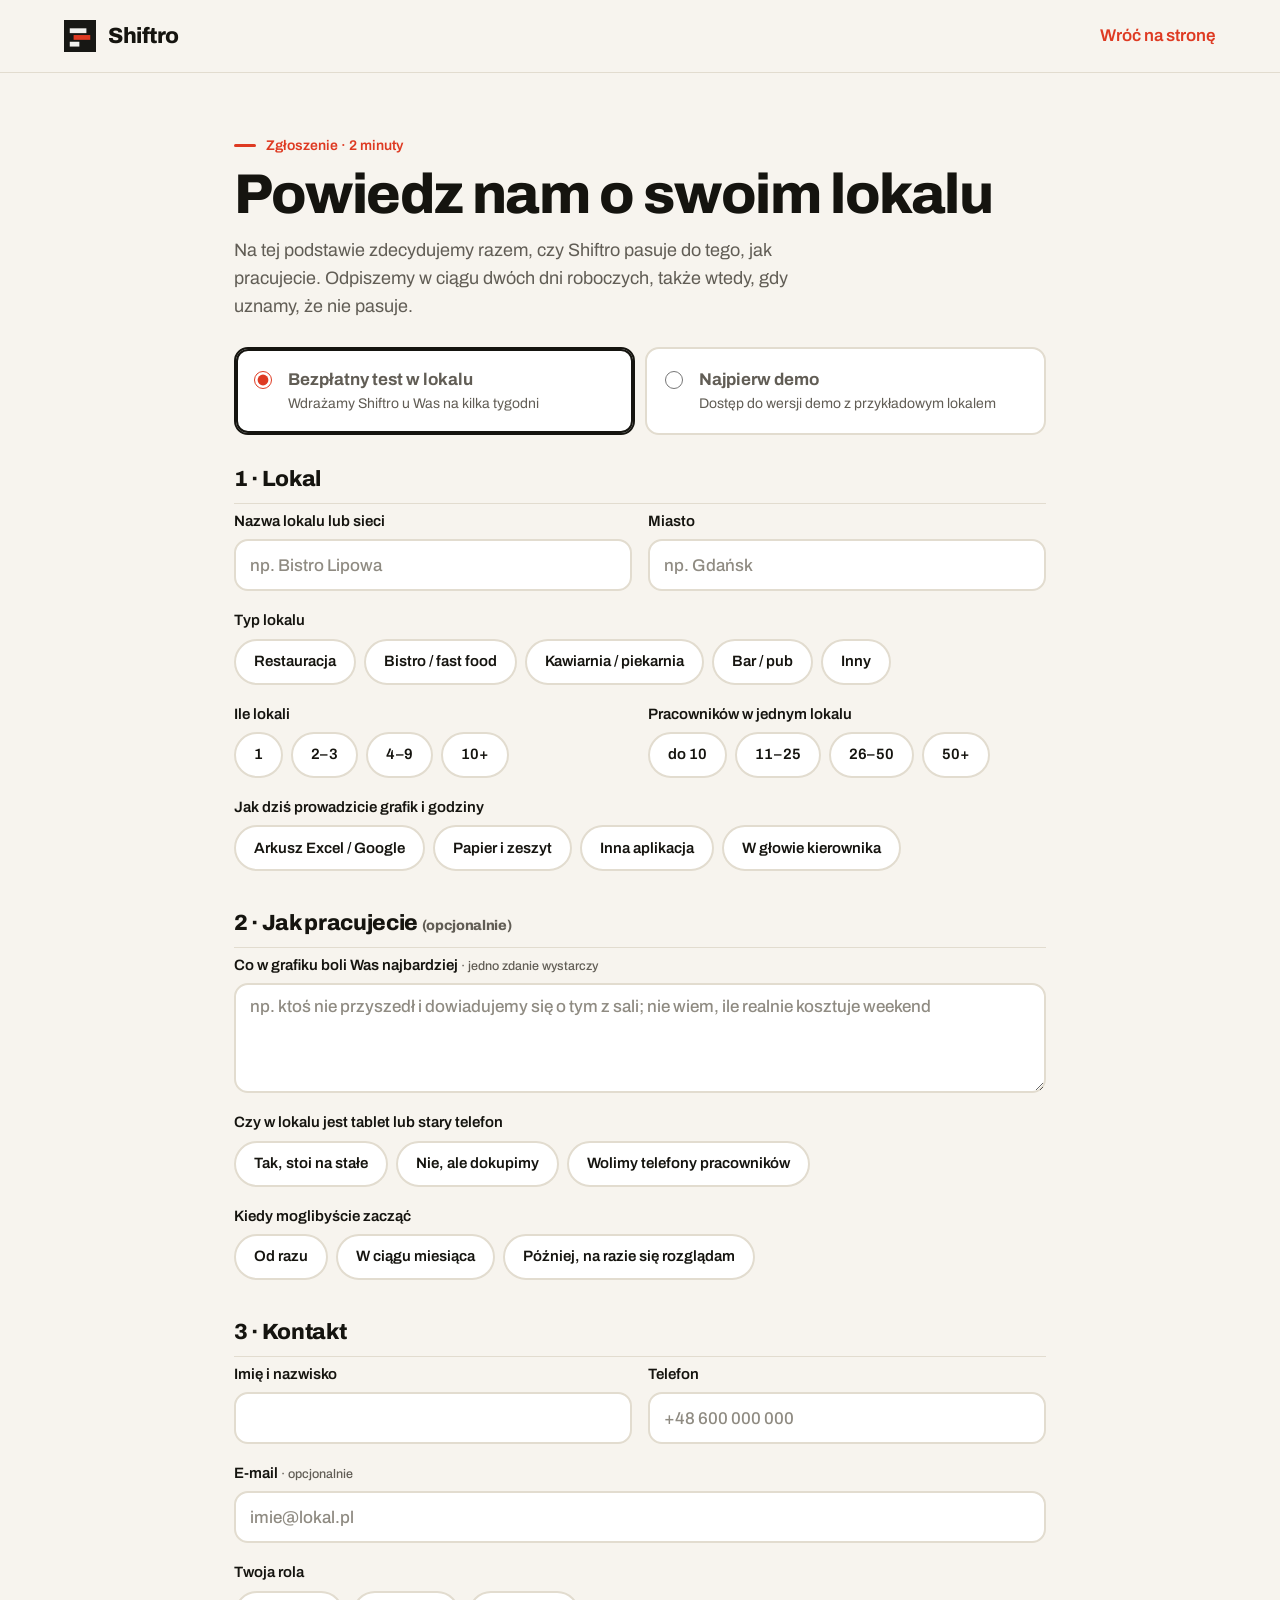
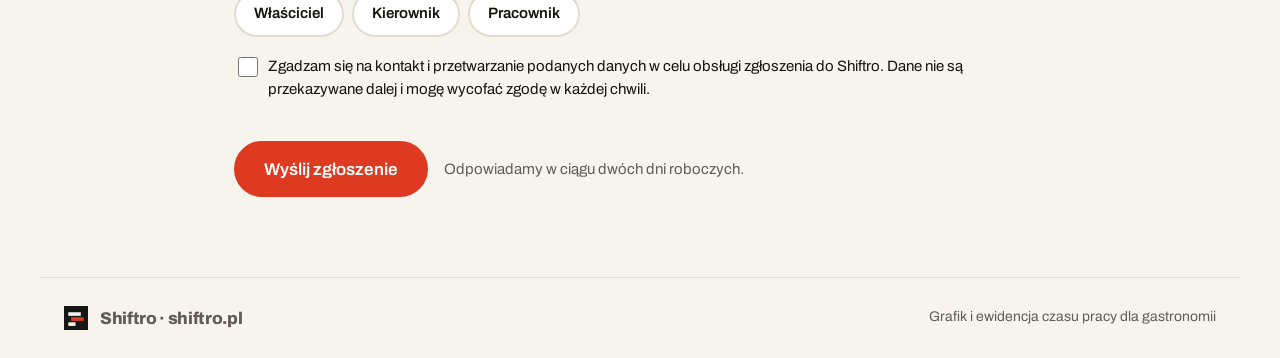
==== ankieta.html @ b16327f4 "Nowy wygląd landingu i ekrany na zmyślonych danych - Strona i ankieta w nowym układzie, z firmowym z" ====
<!doctype html>
<html lang="pl">
<head>
<meta charset="utf-8">
<meta name="viewport" content="width=device-width, initial-scale=1, viewport-fit=cover">
<title>Shiftro · Zgłoszenie</title>
<link rel="icon" href="shiftro-favicon.svg" type="image/svg+xml">
<link rel="preconnect" href="https://fonts.googleapis.com">
<link rel="preconnect" href="https://fonts.gstatic.com" crossorigin>
<link rel="stylesheet" href="https://fonts.googleapis.com/css2?family=Archivo:wght@400;500;600;700;800;900&display=swap">
<style>
:root { --canvas: #f7f4ee; --surface: #ffffff; --sunken: #efeae0; --ink: #15140f; --muted: #615d55; --line: #e2dccf; --soft: #e2dccf; --accent: #de3a22; --accent-dk: #b92e19; --ok: #1f7a4a; --ok-bg: #e2f3e9; --r: 14px; --f: "Archivo", "Helvetica Neue", Arial, sans-serif; --d: "Archivo", "Helvetica Neue", Arial, sans-serif; color-scheme: light; }
* { box-sizing: border-box; }
[hidden] { display: none !important; }
html, body { margin: 0; }
body { background: var(--canvas); color: var(--ink); font: 400 17px/1.55 var(--f); padding-top: env(safe-area-inset-top, 0px); padding-bottom: env(safe-area-inset-bottom, 0px); }
.wrap { max-width: 860px; margin: 0 auto; padding-inline: 24px; }
.nav { border-bottom: 1px solid var(--line); background: var(--canvas); }
.nav .wrap { max-width: 1200px; display: flex; align-items: center; min-height: 72px; gap: 16px; }
.logo { display: flex; align-items: center; gap: 12px; font: 800 22px var(--d); text-decoration: none; color: inherit; letter-spacing: -.02em; }
.logo .mark { display: block; flex: none; }
.back { margin-left: auto; font-weight: 600; color: var(--accent); text-decoration: none; }
h1 { font: 800 clamp(36px, 5.4vw, 56px)/1.02 var(--d); letter-spacing: -.025em; margin: 10px 0 14px; text-wrap: balance; }
.eyebrow { display: inline-flex; align-items: center; gap: 10px; font-size: 14px; font-weight: 600; color: var(--accent); margin: 0; }
.eyebrow::before { content: ""; width: 22px; height: 3px; background: currentColor; border-radius: 2px; }
.intro { padding-block: 56px 8px; }
.intro p.lead { margin: 0; max-width: 58ch; font-size: 18px; color: var(--muted); }
.mode { display: grid; grid-template-columns: 1fr 1fr; gap: 10px; margin-top: 26px; }
.card { display: grid; grid-template-columns: 24px 1fr; gap: 10px; padding: 18px; border: 2px solid var(--soft); border-radius: var(--r); background: var(--surface); cursor: pointer; }
.card input { margin: 4px 0 0; accent-color: var(--accent); width: 18px; height: 18px; }
.card b { display: block; font-size: 17px; } .card span { font-size: 14px; color: var(--muted); }
.card:has(input:checked) { border-color: var(--ink); box-shadow: inset 0 0 0 2px var(--ink); }
form { padding-block: 24px 80px; display: grid; gap: 40px; }
fieldset { border: 0; padding: 0; margin: 0; display: grid; gap: 18px; min-width: 0; }
legend { font: 800 22px var(--d); letter-spacing: -.015em; padding: 0 0 12px; border-bottom: 1px solid var(--line); width: 100%; margin-bottom: 6px; }
.grid { display: grid; grid-template-columns: 1fr 1fr; gap: 16px; }
.f { display: grid; gap: 6px; min-width: 0; }
.f > span, .q { font-size: 15px; font-weight: 600; }
.f > span small, .q small { font-weight: 500; color: var(--muted); }
input[type=text], input[type=email], input[type=tel], textarea { width: 100%; min-height: 52px; padding: 12px 14px; border: 2px solid var(--line); border-radius: var(--r); background: var(--surface); font: 500 17px var(--f); color: var(--ink); }
textarea { min-height: 110px; font-weight: 500; resize: vertical; }
input::placeholder, textarea::placeholder { color: #8f8b82; font-weight: 500; }
.chips { display: flex; flex-wrap: wrap; gap: 8px; }
.chips label { position: relative; }
.chips input { position: absolute; opacity: 0; width: 1px; height: 1px; }
.chips span { display: inline-flex; align-items: center; min-height: 46px; padding: 0 18px; border: 2px solid var(--soft); border-radius: 999px; background: var(--surface); font-weight: 600; font-size: 15px; cursor: pointer; }
.chips input:checked + span { background: var(--ink); border-color: var(--ink); color: #fff; }
.chips input:focus-visible + span { outline: 3px solid var(--accent); outline-offset: 2px; }
.consent { display: grid; grid-template-columns: 24px 1fr; gap: 10px; font-size: 15px; }
.consent input { width: 20px; height: 20px; margin-top: 2px; accent-color: var(--accent); }
.send { display: flex; flex-wrap: wrap; align-items: center; gap: 16px; }
.btn { display: inline-flex; align-items: center; gap: 10px; min-height: 56px; padding: 0 28px; border-radius: 999px; border: 2px solid var(--accent); background: var(--accent); color: #fff; font: 600 17px var(--f); cursor: pointer; text-decoration: none; }
.btn.ghost { background: var(--surface); color: var(--ink); border-color: var(--ink); }
.btn:focus-visible, input:focus-visible, textarea:focus-visible, a:focus-visible { outline: 3px solid var(--accent); outline-offset: 2px; }
.send p { margin: 0; font-size: 15px; color: var(--muted); }
.err { color: var(--accent); font-weight: 600; font-size: 15px; }
.opt { color: var(--muted); font-size: 14px; }
.done { padding-block: 72px 96px; display: grid; gap: 22px; }
.done .ok { width: 64px; height: 64px; border-radius: 50%; background: var(--ok-bg); color: var(--ok); display: grid; place-items: center; }
.done ol { margin: 0; padding: 0; list-style: none; display: grid; gap: 0; border: 1px solid var(--line); border-radius: var(--r); background: var(--surface); }
.done li { display: grid; grid-template-columns: 120px 1fr; gap: 14px; padding: 16px 18px; }
.done li + li { border-top: 1px solid var(--soft); }
.done li b { color: var(--accent); }
footer .wrap { max-width: 1200px; display: flex; justify-content: space-between; flex-wrap: wrap; gap: 12px; padding-block: 28px; border-top: 1px solid var(--soft); font-size: 14px; color: var(--muted); }
@media (max-width: 640px) { .grid, .mode { grid-template-columns: 1fr; } .done li { grid-template-columns: 1fr; gap: 2px; } }
</style>
</head>
<body>
<header class="nav"><div class="wrap"><a class="logo" href="index.html"><svg class="mark" width="32" height="32" viewBox="0 0 100 100" aria-hidden="true"><rect width="100" height="100" fill="#171714"/><rect x="18" y="26" width="52" height="15" fill="#F1F1EE"/><rect x="30" y="47" width="52" height="15" fill="#DE3A22"/><rect x="18" y="68" width="30" height="15" fill="#F1F1EE"/></svg>Shiftro</a><a class="back" href="index.html">Wróć na stronę</a></div></header>

<main>
  <div id="formview">
    <section class="intro wrap">
      <p class="eyebrow">Zgłoszenie · 2 minuty</p>
      <h1>Powiedz nam o swoim lokalu</h1>
      <p class="lead">Na tej podstawie zdecydujemy razem, czy Shiftro pasuje do tego, jak pracujecie. Odpiszemy w ciągu dwóch dni roboczych, także wtedy, gdy uznamy, że nie pasuje.</p>
      <div class="mode" role="radiogroup" aria-label="Czego szukasz">
        <label class="card"><input type="radio" name="mode" id="m-test" value="test" checked><span><b>Bezpłatny test w lokalu</b><span>Wdrażamy Shiftro u Was na kilka tygodni</span></span></label>
        <label class="card"><input type="radio" name="mode" id="m-demo" value="demo"><span><b>Najpierw demo</b><span>Dostęp do wersji demo z przykładowym lokalem</span></span></label>
      </div>
    </section>

    <form class="wrap" id="form" novalidate>
      <fieldset>
        <legend>1 · Lokal</legend>
        <div class="grid">
          <label class="f"><span>Nazwa lokalu lub sieci</span><input type="text" id="f-name" name="lokal" placeholder="np. Bistro Lipowa" required></label>
          <label class="f"><span>Miasto</span><input type="text" id="f-city" name="miasto" placeholder="np. Gdańsk" required></label>
        </div>
        <div class="f"><span class="q">Typ lokalu</span><div class="chips">
          <label><input type="radio" name="typ" id="t1" value="restauracja"><span>Restauracja</span></label><label><input type="radio" name="typ" id="t2" value="bistro"><span>Bistro / fast food</span></label><label><input type="radio" name="typ" id="t3" value="kawiarnia"><span>Kawiarnia / piekarnia</span></label><label><input type="radio" name="typ" id="t4" value="bar"><span>Bar / pub</span></label><label><input type="radio" name="typ" id="t5" value="inny"><span>Inny</span></label>
        </div></div>
        <div class="grid">
          <div class="f"><span class="q">Ile lokali</span><div class="chips"><label><input type="radio" name="lokale" id="l1" value="1"><span>1</span></label><label><input type="radio" name="lokale" id="l2" value="2-3"><span>2–3</span></label><label><input type="radio" name="lokale" id="l3" value="4-9"><span>4–9</span></label><label><input type="radio" name="lokale" id="l4" value="10+"><span>10+</span></label></div></div>
          <div class="f"><span class="q">Pracowników w jednym lokalu</span><div class="chips"><label><input type="radio" name="ludzie" id="p1" value="do 10"><span>do 10</span></label><label><input type="radio" name="ludzie" id="p2" value="11-25"><span>11–25</span></label><label><input type="radio" name="ludzie" id="p3" value="26-50"><span>26–50</span></label><label><input type="radio" name="ludzie" id="p4" value="50+"><span>50+</span></label></div></div>
        </div>
        <div class="f"><span class="q">Jak dziś prowadzicie grafik i godziny</span><div class="chips"><label><input type="radio" name="dzis" id="d1" value="arkusz"><span>Arkusz Excel / Google</span></label><label><input type="radio" name="dzis" id="d2" value="papier"><span>Papier i zeszyt</span></label><label><input type="radio" name="dzis" id="d3" value="aplikacja"><span>Inna aplikacja</span></label><label><input type="radio" name="dzis" id="d4" value="glowa"><span>W głowie kierownika</span></label></div></div>
      </fieldset>

      <fieldset>
        <legend>2 · Jak pracujecie <span class="opt">(opcjonalnie)</span></legend>
        <label class="f"><span>Co w grafiku boli Was najbardziej <small>· jedno zdanie wystarczy</small></span><textarea id="f-pain" name="bol" placeholder="np. ktoś nie przyszedł i dowiadujemy się o tym z sali; nie wiem, ile realnie kosztuje weekend"></textarea></label>
        <div class="f"><span class="q">Czy w lokalu jest tablet lub stary telefon</span><div class="chips"><label><input type="radio" name="tablet" id="b1" value="jest"><span>Tak, stoi na stałe</span></label><label><input type="radio" name="tablet" id="b2" value="dokupimy"><span>Nie, ale dokupimy</span></label><label><input type="radio" name="tablet" id="b3" value="telefony"><span>Wolimy telefony pracowników</span></label></div></div>
        <div class="f"><span class="q">Kiedy moglibyście zacząć</span><div class="chips"><label><input type="radio" name="kiedy" id="k1" value="od razu"><span>Od razu</span></label><label><input type="radio" name="kiedy" id="k2" value="w miesiac"><span>W ciągu miesiąca</span></label><label><input type="radio" name="kiedy" id="k3" value="pozniej"><span>Później, na razie się rozglądam</span></label></div></div>
      </fieldset>

      <fieldset>
        <legend>3 · Kontakt</legend>
        <div class="grid">
          <label class="f"><span>Imię i nazwisko</span><input type="text" id="f-person" name="osoba" autocomplete="name" required></label>
          <label class="f"><span>Telefon</span><input type="tel" id="f-tel" name="telefon" autocomplete="tel" placeholder="+48 600 000 000" required></label>
        </div>
        <label class="f"><span>E-mail <small>· opcjonalnie</small></span><input type="email" id="f-mail" name="email" autocomplete="email" placeholder="imie@lokal.pl"></label>
        <div class="f"><span class="q">Twoja rola</span><div class="chips"><label><input type="radio" name="rola" id="r1" value="wlasciciel"><span>Właściciel</span></label><label><input type="radio" name="rola" id="r2" value="kierownik"><span>Kierownik</span></label><label><input type="radio" name="rola" id="r3" value="pracownik"><span>Pracownik</span></label></div><span class="opt" id="emp" hidden>Skontaktujemy się z Tobą i poprosimy o zgodę pracodawcy, zanim cokolwiek uruchomimy.</span></div>
        <label class="consent"><input type="checkbox" id="f-ok" required><span>Zgadzam się na kontakt i przetwarzanie podanych danych w celu obsługi zgłoszenia do Shiftro. Dane nie są przekazywane dalej i mogę wycofać zgodę w każdej chwili.</span></label>
      </fieldset>

      <div class="send"><button class="btn" type="submit" id="go">Wyślij zgłoszenie</button><p>Odpowiadamy w ciągu dwóch dni roboczych.</p></div>
      <p class="err" id="err" aria-live="polite" hidden></p>
    </form>
  </div>

  <section class="done wrap" id="doneview" hidden>
    <span class="ok"><svg width="34" height="34" viewBox="0 0 24 24" fill="none" stroke="currentColor" stroke-width="3"><path d="m5 12 5 5 9-10"/></svg></span>
    <p class="eyebrow">Zgłoszenie wysłane</p>
    <h1 id="done-h">Dziękujemy. Odezwiemy się w ciągu dwóch dni roboczych</h1>
    <ol>
      <li><b>1 · telefon</b><span>Zadzwonimy na podany numer i umówimy 20 minut rozmowy.</span></li>
      <li><b>2 · demo</b><span id="done-2">Pokażemy Shiftro na Waszych stanowiskach i powiemy wprost, czy pasuje.</span></li>
      <li><b>3 · start</b><span>Jeśli tak, przenosimy dane z arkusza i ustawiamy tablet w lokalu w jeden dzień.</span></li>
    </ol>
    <a class="btn ghost" href="index.html" style="justify-self:start">Wróć na stronę</a>
  </section>
</main>

<footer><div class="wrap"><a class="logo" href="index.html" style="font-size:17px"><svg class="mark" width="24" height="24" viewBox="0 0 100 100" aria-hidden="true"><rect width="100" height="100" fill="#171714"/><rect x="18" y="26" width="52" height="15" fill="#F1F1EE"/><rect x="30" y="47" width="52" height="15" fill="#DE3A22"/><rect x="18" y="68" width="30" height="15" fill="#F1F1EE"/></svg>Shiftro · shiftro.pl</a><span>Grafik i ewidencja czasu pracy dla gastronomii</span></div></footer>

<script>
(function () {
  var $ = function (id) { return document.getElementById(id); };
  if (location.hash === '#demo') $('m-demo').checked = true;
  document.querySelectorAll('input[name=rola]').forEach(function (r) { r.addEventListener('change', function () { $('emp').hidden = !$('r3').checked; }); });
  $('form').addEventListener('submit', function (e) {
    e.preventDefault();
    var miss = [];
    [['f-name', 'nazwę lokalu'], ['f-city', 'miasto'], ['f-person', 'imię i nazwisko'], ['f-tel', 'telefon']].forEach(function (x) { if (!$(x[0]).value.trim()) miss.push(x[1]); });
    if (!$('f-ok').checked) miss.push('zgodę na kontakt');
    if (miss.length) { $('err').hidden = false; $('err').textContent = 'Uzupełnij jeszcze: ' + miss.join(', ') + '.'; return; }
    // Tutaj podłącz wysyłkę do swojego backendu (np. fetch POST z FormData).
    var demo = $('m-demo').checked;
    $('done-h').textContent = demo ? 'Dziękujemy. Dostęp do demo wyślemy w ciągu dwóch dni roboczych' : 'Dziękujemy. Odezwiemy się w ciągu dwóch dni roboczych';
    $('done-2').textContent = demo ? 'Dostaniesz login do demo z przykładowym lokalem i krótką instrukcję, od czego zacząć.' : 'Pokażemy Shiftro na Waszych stanowiskach i powiemy wprost, czy pasuje.';
    $('formview').hidden = true; $('doneview').hidden = false; window.scrollTo(0, 0);
  });
})();
</script>
</body>
</html>
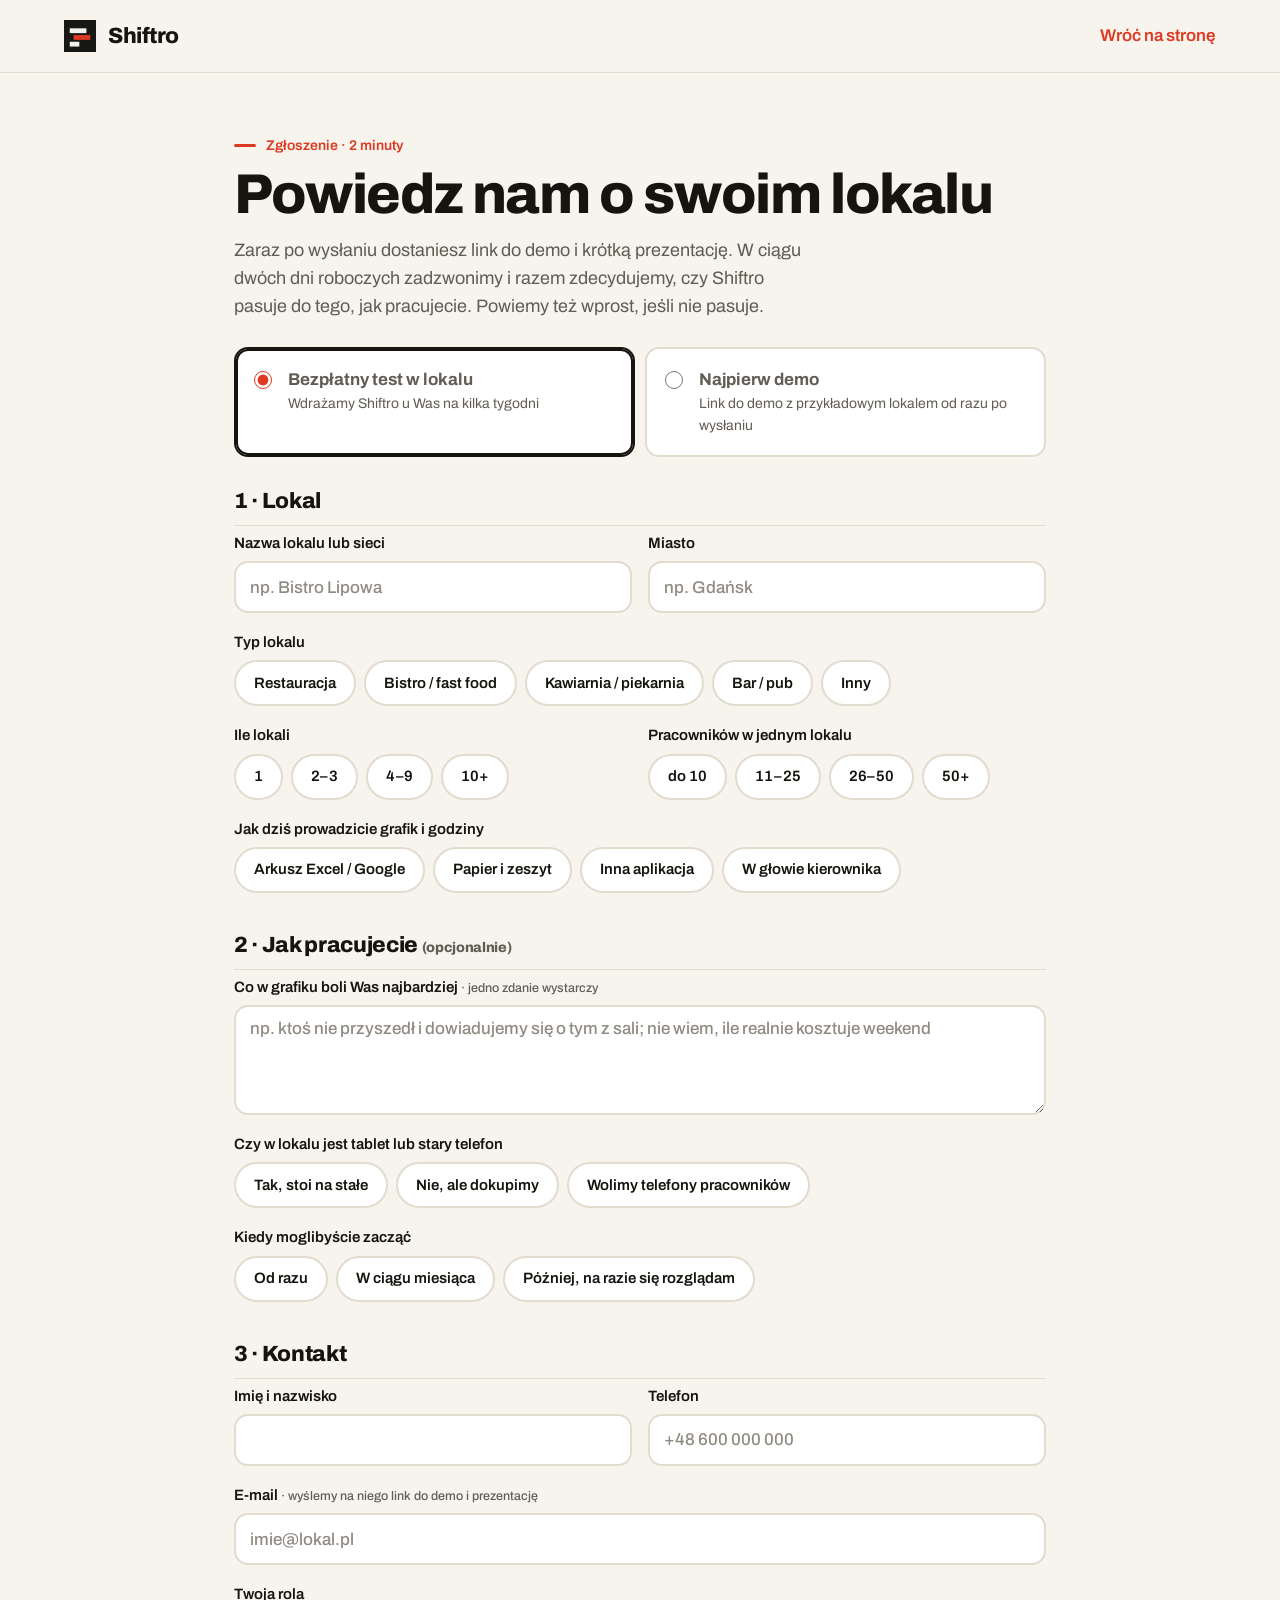
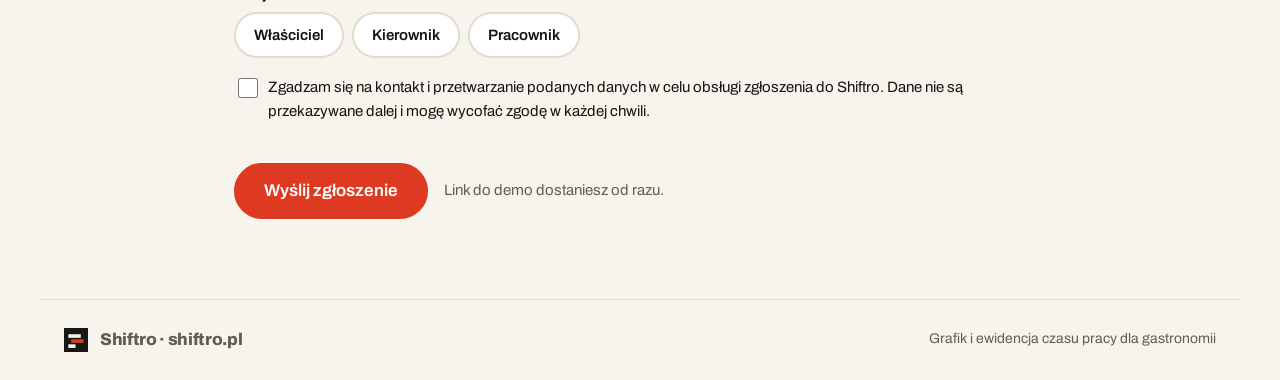
==== commit fc71c4aa: "Zgłoszenia przez Apps Script, demo i prezentacja po ankiecie Ankieta wysyła zgłoszenie do Google App" ====
--- a/ankieta.html
+++ b/ankieta.html
@@ -56,13 +56,25 @@
 .err { color: var(--accent); font-weight: 600; font-size: 15px; }
 .opt { color: var(--muted); font-size: 14px; }
 .done { padding-block: 72px 96px; display: grid; gap: 22px; }
+.done .lead { margin: 0; max-width: 60ch; font-size: 18px; color: var(--muted); }
+.next { display: grid; grid-template-columns: 1fr 1fr; gap: 12px; margin-top: 6px; }
+.next a { display: grid; gap: 8px; align-content: start; padding: 22px; border-radius: var(--r); border: 2px solid var(--ink); background: var(--surface); color: var(--ink); text-decoration: none; }
+.next a.main { background: var(--ink); color: #fff; }
+.next a b { font: 800 22px var(--d); letter-spacing: -.015em; display: flex; align-items: center; justify-content: space-between; gap: 10px; }
+.next a span { font-size: 15px; opacity: .8; }
+.next a:hover b svg { transform: translateX(3px); }
+.next svg { transition: transform .15s; flex: none; }
+.plan-h { font: 800 22px var(--d); letter-spacing: -.015em; margin: 18px 0 0; }
+.done li a { color: var(--accent); font-weight: 600; }
+.btn:disabled { opacity: .6; cursor: progress; }
+.hp { position: absolute; left: -9999px; width: 1px; height: 1px; overflow: hidden; }
 .done .ok { width: 64px; height: 64px; border-radius: 50%; background: var(--ok-bg); color: var(--ok); display: grid; place-items: center; }
 .done ol { margin: 0; padding: 0; list-style: none; display: grid; gap: 0; border: 1px solid var(--line); border-radius: var(--r); background: var(--surface); }
 .done li { display: grid; grid-template-columns: 120px 1fr; gap: 14px; padding: 16px 18px; }
 .done li + li { border-top: 1px solid var(--soft); }
-.done li b { color: var(--accent); }
+.done li > b { color: var(--accent); }
 footer .wrap { max-width: 1200px; display: flex; justify-content: space-between; flex-wrap: wrap; gap: 12px; padding-block: 28px; border-top: 1px solid var(--soft); font-size: 14px; color: var(--muted); }
-@media (max-width: 640px) { .grid, .mode { grid-template-columns: 1fr; } .done li { grid-template-columns: 1fr; gap: 2px; } }
+@media (max-width: 640px) { .grid, .mode, .next { grid-template-columns: 1fr; } .done li { grid-template-columns: 1fr; gap: 2px; } }
 </style>
 </head>
 <body>
@@ -73,10 +85,10 @@
     <section class="intro wrap">
       <p class="eyebrow">Zgłoszenie · 2 minuty</p>
       <h1>Powiedz nam o swoim lokalu</h1>
-      <p class="lead">Na tej podstawie zdecydujemy razem, czy Shiftro pasuje do tego, jak pracujecie. Odpiszemy w ciągu dwóch dni roboczych, także wtedy, gdy uznamy, że nie pasuje.</p>
+      <p class="lead">Zaraz po wysłaniu dostaniesz link do demo i krótką prezentację. W ciągu dwóch dni roboczych zadzwonimy i razem zdecydujemy, czy Shiftro pasuje do tego, jak pracujecie. Powiemy też wprost, jeśli nie pasuje.</p>
       <div class="mode" role="radiogroup" aria-label="Czego szukasz">
         <label class="card"><input type="radio" name="mode" id="m-test" value="test" checked><span><b>Bezpłatny test w lokalu</b><span>Wdrażamy Shiftro u Was na kilka tygodni</span></span></label>
-        <label class="card"><input type="radio" name="mode" id="m-demo" value="demo"><span><b>Najpierw demo</b><span>Dostęp do wersji demo z przykładowym lokalem</span></span></label>
+        <label class="card"><input type="radio" name="mode" id="m-demo" value="demo"><span><b>Najpierw demo</b><span>Link do demo z przykładowym lokalem od razu po wysłaniu</span></span></label>
       </div>
     </section>
 
@@ -110,12 +122,13 @@
           <label class="f"><span>Imię i nazwisko</span><input type="text" id="f-person" name="osoba" autocomplete="name" required></label>
           <label class="f"><span>Telefon</span><input type="tel" id="f-tel" name="telefon" autocomplete="tel" placeholder="+48 600 000 000" required></label>
         </div>
-        <label class="f"><span>E-mail <small>· opcjonalnie</small></span><input type="email" id="f-mail" name="email" autocomplete="email" placeholder="imie@lokal.pl"></label>
+        <label class="f"><span>E-mail <small>· wyślemy na niego link do demo i prezentację</small></span><input type="email" id="f-mail" name="email" autocomplete="email" placeholder="imie@lokal.pl" required></label>
+        <label class="hp" aria-hidden="true">Firma<input type="text" name="firma" tabindex="-1" autocomplete="off"></label>
         <div class="f"><span class="q">Twoja rola</span><div class="chips"><label><input type="radio" name="rola" id="r1" value="wlasciciel"><span>Właściciel</span></label><label><input type="radio" name="rola" id="r2" value="kierownik"><span>Kierownik</span></label><label><input type="radio" name="rola" id="r3" value="pracownik"><span>Pracownik</span></label></div><span class="opt" id="emp" hidden>Skontaktujemy się z Tobą i poprosimy o zgodę pracodawcy, zanim cokolwiek uruchomimy.</span></div>
         <label class="consent"><input type="checkbox" id="f-ok" required><span>Zgadzam się na kontakt i przetwarzanie podanych danych w celu obsługi zgłoszenia do Shiftro. Dane nie są przekazywane dalej i mogę wycofać zgodę w każdej chwili.</span></label>
       </fieldset>
 
-      <div class="send"><button class="btn" type="submit" id="go">Wyślij zgłoszenie</button><p>Odpowiadamy w ciągu dwóch dni roboczych.</p></div>
+      <div class="send"><button class="btn" type="submit" id="go">Wyślij zgłoszenie</button><p>Link do demo dostaniesz od razu.</p></div>
       <p class="err" id="err" aria-live="polite" hidden></p>
     </form>
   </div>
@@ -123,11 +136,17 @@
   <section class="done wrap" id="doneview" hidden>
     <span class="ok"><svg width="34" height="34" viewBox="0 0 24 24" fill="none" stroke="currentColor" stroke-width="3"><path d="m5 12 5 5 9-10"/></svg></span>
     <p class="eyebrow">Zgłoszenie wysłane</p>
-    <h1 id="done-h">Dziękujemy. Odezwiemy się w ciągu dwóch dni roboczych</h1>
+    <h1 id="done-h">Dziękujemy. Shiftro możesz zobaczyć już teraz</h1>
+    <p class="lead" id="done-mail">Wysłaliśmy Ci list z linkiem do demo i prezentacją. Jeśli nie dotrze w kilka minut, zajrzyj do spamu albo zakładki Oferty.</p>
+    <div class="next">
+      <a class="main" href="https://demo.shiftro.pl" target="_blank" rel="noopener"><b>Wejdź do demo <svg width="22" height="22" viewBox="0 0 24 24" fill="none" stroke="currentColor" stroke-width="2.5" stroke-linecap="round" stroke-linejoin="round" aria-hidden="true"><path d="M5 12h14M13 6l6 6-6 6"/></svg></b><span>Prawdziwa aplikacja na przykładowej sieci lokali. Wybierz rolę: kierownik, tablet w lokalu albo telefon pracownika. Bez zakładania konta.</span></a>
+      <a href="prezentacja.html" target="_blank"><b>Otwórz prezentację <svg width="22" height="22" viewBox="0 0 24 24" fill="none" stroke="currentColor" stroke-width="2.5" stroke-linecap="round" stroke-linejoin="round" aria-hidden="true"><path d="M5 12h14M13 6l6 6-6 6"/></svg></b><span>Pięć minut: co robi Shiftro, jak wygląda wdrożenie w jeden dzień i ile kosztuje.</span></a>
+    </div>
+    <h2 class="plan-h">Co dalej</h2>
     <ol>
-      <li><b>1 · telefon</b><span>Zadzwonimy na podany numer i umówimy 20 minut rozmowy.</span></li>
-      <li><b>2 · demo</b><span id="done-2">Pokażemy Shiftro na Waszych stanowiskach i powiemy wprost, czy pasuje.</span></li>
-      <li><b>3 · start</b><span>Jeśli tak, przenosimy dane z arkusza i ustawiamy tablet w lokalu w jeden dzień.</span></li>
+      <li><b>1 · teraz</b><span>Demo i prezentacja, kiedy Ci wygodnie. Nic nie instalujesz.</span></li>
+      <li><b>2 · do 2 dni</b><span id="done-2">Zadzwonimy na podany numer. 20 minut: zapytamy, jak dziś układacie grafik, pokażemy Shiftro na Waszych stanowiskach i powiemy wprost, czy pasuje.</span></li>
+      <li><b>3 · test</b><span id="done-3">Jeśli pasuje: wdrożenie w jeden dzień, kilka tygodni testu za 0 zł, bez umowy na rok.</span></li>
     </ol>
     <a class="btn ghost" href="index.html" style="justify-self:start">Wróć na stronę</a>
   </section>
@@ -137,21 +156,52 @@
 
 <script>
 (function () {
+  // Adres wdrożenia Google Apps Script (…/exec). Instalacja: formularz/README.md.
+  var ENDPOINT = 'https://script.google.com/macros/s/AKfycbyQPsDW92jR2vL_xlN043t5zGj7I461iAclYQujvBSI-nQwPIL3EPV9BeNfheZJfRD72w/exec';
+  // Opcjonalnie: link do kalendarza rezerwacji. Puste = bez przycisku „Umów termin”.
+  var KALENDARZ = '';
+
   var $ = function (id) { return document.getElementById(id); };
+  var esc = function (v) { return String(v).replace(/[&<>"]/g, function (c) { return { '&': '&amp;', '<': '&lt;', '>': '&gt;', '"': '&quot;' }[c]; }); };
   if (location.hash === '#demo') $('m-demo').checked = true;
   document.querySelectorAll('input[name=rola]').forEach(function (r) { r.addEventListener('change', function () { $('emp').hidden = !$('r3').checked; }); });
+
+  function blad(t) { $('err').hidden = false; $('err').textContent = t; }
+
   $('form').addEventListener('submit', function (e) {
     e.preventDefault();
     var miss = [];
-    [['f-name', 'nazwę lokalu'], ['f-city', 'miasto'], ['f-person', 'imię i nazwisko'], ['f-tel', 'telefon']].forEach(function (x) { if (!$(x[0]).value.trim()) miss.push(x[1]); });
+    [['f-name', 'nazwę lokalu'], ['f-city', 'miasto'], ['f-person', 'imię i nazwisko'], ['f-tel', 'telefon'], ['f-mail', 'e-mail']].forEach(function (x) { if (!$(x[0]).value.trim()) miss.push(x[1]); });
     if (!$('f-ok').checked) miss.push('zgodę na kontakt');
-    if (miss.length) { $('err').hidden = false; $('err').textContent = 'Uzupełnij jeszcze: ' + miss.join(', ') + '.'; return; }
-    // Tutaj podłącz wysyłkę do swojego backendu (np. fetch POST z FormData).
+    if (miss.length) return blad('Uzupełnij jeszcze: ' + miss.join(', ') + '.');
+    if (!/^[^@\s]+@[^@\s]+\.[^@\s]+$/.test($('f-mail').value.trim())) return blad('Sprawdź adres e-mail — wyślemy na niego link do demo.');
+    if (!ENDPOINT) return blad('Formularz nie jest jeszcze podłączony. Spróbuj później.');
+
     var demo = $('m-demo').checked;
-    $('done-h').textContent = demo ? 'Dziękujemy. Dostęp do demo wyślemy w ciągu dwóch dni roboczych' : 'Dziękujemy. Odezwiemy się w ciągu dwóch dni roboczych';
-    $('done-2').textContent = demo ? 'Dostaniesz login do demo z przykładowym lokalem i krótką instrukcję, od czego zacząć.' : 'Pokażemy Shiftro na Waszych stanowiskach i powiemy wprost, czy pasuje.';
+    var dane = new URLSearchParams(new FormData($('form')));
+    dane.set('mode', demo ? 'demo' : 'test');
+    dane.set('zrodlo', (document.referrer || 'bezpośrednio') + (location.search ? ' ' + location.search : ''));
+
+    $('err').hidden = true;
+    $('go').disabled = true; $('go').textContent = 'Wysyłam…';
+    fetch(ENDPOINT, { method: 'POST', body: dane })
+      .then(function (r) { return r.json(); })
+      .then(function (r) { if (!r.ok) throw new Error(r.blad || 'odrzucone'); pokaz(demo); })
+      .catch(function () {
+        blad('Nie udało się wysłać zgłoszenia. Sprawdź połączenie i spróbuj jeszcze raz.');
+        $('go').disabled = false; $('go').textContent = 'Wyślij zgłoszenie';
+      });
+  });
+
+  function pokaz(demo) {
+    var imie = $('f-person').value.trim().split(/\s+/)[0];
+    $('done-h').textContent = 'Dziękujemy, ' + imie + '. Shiftro możesz zobaczyć już teraz';
+    $('done-mail').innerHTML = 'Na <b>' + esc($('f-mail').value.trim()) + '</b> wysłaliśmy list z linkiem do demo i prezentacją. Jeśli nie dotrze w kilka minut, zajrzyj do spamu albo zakładki Oferty.';
+    $('done-2').innerHTML = 'Zadzwonimy na <b>' + esc($('f-tel').value.trim()) + '</b>. 20 minut: zapytamy, jak dziś układacie grafik, pokażemy Shiftro na Waszych stanowiskach i powiemy wprost, czy pasuje.' +
+      (KALENDARZ ? ' <a href="' + esc(KALENDARZ) + '" target="_blank" rel="noopener">Wolisz sam wybrać termin?</a>' : '');
+    if (demo) $('done-3').textContent = 'Jeśli zechcesz sprawdzić Shiftro u siebie: wdrożenie w jeden dzień, kilka tygodni testu za 0 zł, bez umowy na rok.';
     $('formview').hidden = true; $('doneview').hidden = false; window.scrollTo(0, 0);
-  });
+  }
 })();
 </script>
 </body>
